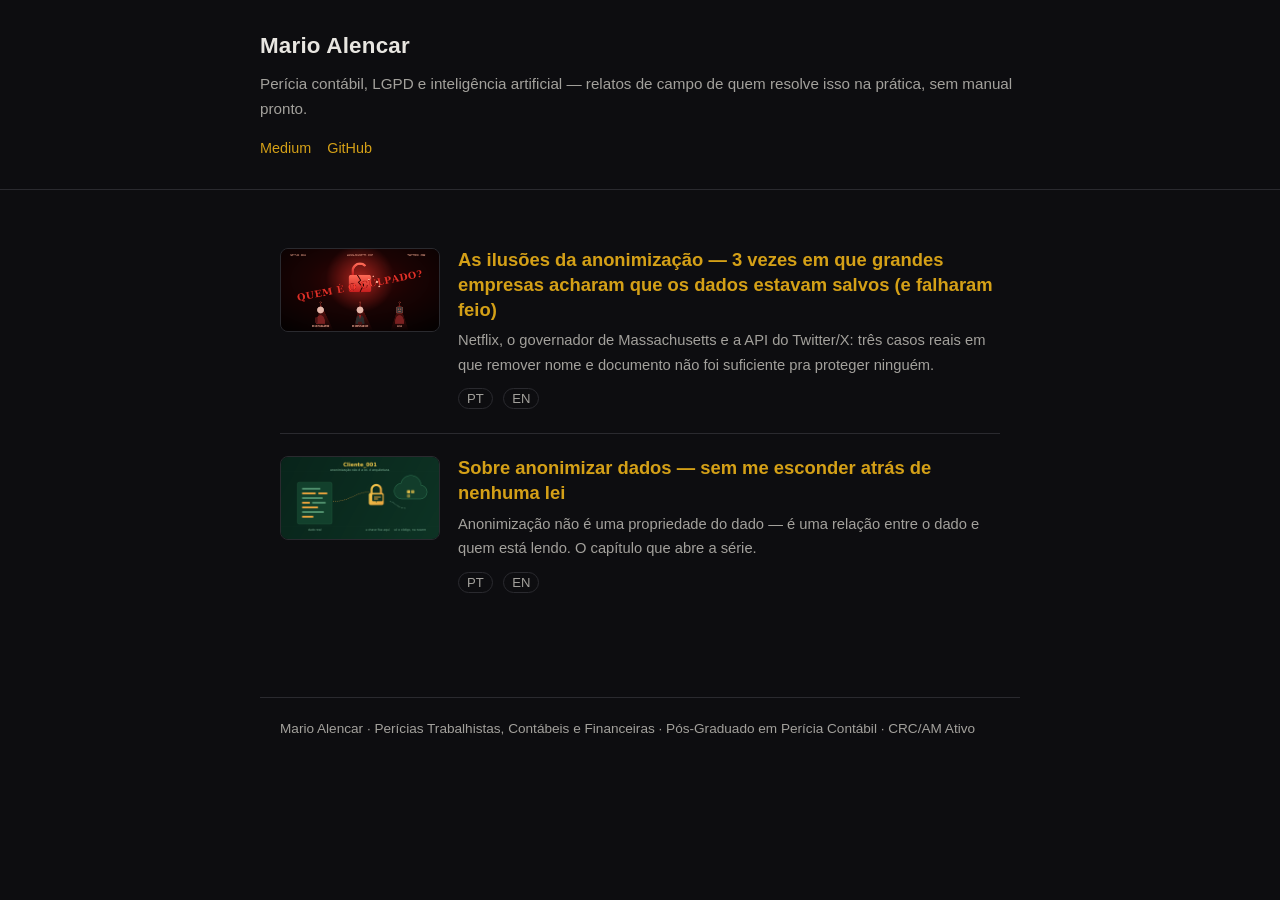
==== index.html @ 83ec1111 "Primeiro post" ====
<!DOCTYPE html>
<html lang="pt-BR">
<head>
<meta charset="UTF-8">
<meta name="viewport" content="width=device-width, initial-scale=1.0">
<title>Mario Alencar — Perícia, LGPD e IA</title>
<meta name="description" content="Relatos de campo sobre perícia contábil, LGPD e inteligência artificial, por Mario Alencar.">
<link rel="stylesheet" href="assets/style.css">
</head>
<body>
<header class="site">
  <div class="wrap">
    <h1>Mario Alencar</h1>
    <p class="tag">Perícia contábil, LGPD e inteligência artificial — relatos de campo de quem resolve isso na prática, sem manual pronto.</p>
    <nav class="site">
      <a href="https://medium.com/@contador-alencar" target="_blank" rel="noopener">Medium</a>
      <a href="https://github.com/firmacon" target="_blank" rel="noopener">GitHub</a>
    </nav>
  </div>
</header>
<main>

  <div class="post-card">
    <img src="assets/capa2_pt.png" alt="Capa: As ilusões da anonimização">
    <div class="meta">
      <h2><a href="posts/ilusoes-anonimizacao-2-pt.html">As ilusões da anonimização — 3 vezes em que grandes empresas acharam que os dados estavam salvos (e falharam feio)</a></h2>
      <p class="excerpt">Netflix, o governador de Massachusetts e a API do Twitter/X: três casos reais em que remover nome e documento não foi suficiente pra proteger ninguém.</p>
      <div class="langs">
        <a href="posts/ilusoes-anonimizacao-2-pt.html">PT</a>
        <a href="posts/illusions-anonymization-2-en.html">EN</a>
      </div>
    </div>
  </div>

  <div class="post-card">
    <img src="assets/capa1.png" alt="Capa: Sobre anonimizar dados">
    <div class="meta">
      <h2><a href="posts/anonimizando-dados-1-pt.html">Sobre anonimizar dados — sem me esconder atrás de nenhuma lei</a></h2>
      <p class="excerpt">Anonimização não é uma propriedade do dado — é uma relação entre o dado e quem está lendo. O capítulo que abre a série.</p>
      <div class="langs">
        <a href="posts/anonimizando-dados-1-pt.html">PT</a>
        <a href="posts/anonymizing-data-1-en.html">EN</a>
      </div>
    </div>
  </div>

</main>
<footer class="site">
  Mario Alencar · Perícias Trabalhistas, Contábeis e Financeiras · Pós-Graduado em Perícia Contábil · CRC/AM Ativo
</footer>
</body>
</html>
---- assets/style.css ----
:root {
  --bg: #0d0d10;
  --bg-card: #17171b;
  --text: #e8e6e1;
  --text-dim: #a3a19c;
  --accent: #d4a017;
  --accent-soft: #8a6d1d;
  --border: #2a2a2f;
  --maxw: 760px;
}

* { box-sizing: border-box; }

body {
  margin: 0;
  background: var(--bg);
  color: var(--text);
  font-family: -apple-system, BlinkMacSystemFont, "Segoe UI", Helvetica, Arial, sans-serif;
  line-height: 1.65;
}

a { color: var(--accent); text-decoration: none; }
a:hover { text-decoration: underline; }

header.site {
  border-bottom: 1px solid var(--border);
  padding: 28px 20px;
}

header.site .wrap {
  max-width: var(--maxw);
  margin: 0 auto;
  display: flex;
  flex-direction: column;
  gap: 6px;
}

header.site h1 {
  margin: 0;
  font-size: 1.4rem;
  letter-spacing: 0.2px;
}

header.site p.tag {
  margin: 0;
  color: var(--text-dim);
  font-size: 0.95rem;
}

nav.site {
  margin-top: 10px;
  display: flex;
  gap: 16px;
  font-size: 0.9rem;
}

main {
  max-width: var(--maxw);
  margin: 0 auto;
  padding: 36px 20px 80px;
}

/* post list (index) */
.post-card {
  display: flex;
  gap: 18px;
  padding: 22px 0;
  border-bottom: 1px solid var(--border);
}

.post-card:last-child { border-bottom: none; }

.post-card img {
  width: 160px;
  height: 84px;
  object-fit: cover;
  border-radius: 8px;
  flex-shrink: 0;
  border: 1px solid var(--border);
}

.post-card .meta {
  flex: 1;
}

.post-card h2 {
  margin: 0 0 6px;
  font-size: 1.15rem;
  line-height: 1.35;
}

.post-card .excerpt {
  color: var(--text-dim);
  font-size: 0.92rem;
  margin: 0 0 8px;
}

.post-card .langs a {
  font-size: 0.82rem;
  border: 1px solid var(--border);
  padding: 2px 8px;
  border-radius: 20px;
  margin-right: 6px;
  color: var(--text-dim);
}

.post-card .langs a:hover {
  border-color: var(--accent);
  color: var(--accent);
  text-decoration: none;
}

.post-card .date {
  color: var(--text-dim);
  font-size: 0.8rem;
}

/* article page */
article.post img.cover {
  width: 100%;
  border-radius: 10px;
  border: 1px solid var(--border);
  margin-bottom: 28px;
}

article.post h1 {
  font-size: 1.9rem;
  line-height: 1.3;
  margin: 0 0 6px;
}

article.post .subtitle {
  color: var(--text-dim);
  font-size: 1.05rem;
  margin: 0 0 22px;
}

article.post .lang-switch {
  margin-bottom: 24px;
  font-size: 0.85rem;
}

article.post .lang-switch a {
  border: 1px solid var(--border);
  padding: 3px 10px;
  border-radius: 20px;
  color: var(--text-dim);
}

article.post .lang-switch a.current {
  color: var(--accent);
  border-color: var(--accent);
}

article.post p { margin: 0 0 20px; }

article.post h2 {
  color: var(--accent);
  font-size: 1.25rem;
  margin: 36px 0 14px;
}

article.post .disclosure {
  margin-top: 44px;
  padding-top: 20px;
  border-top: 1px solid var(--border);
  color: var(--text-dim);
  font-size: 0.88rem;
  font-style: italic;
}

.back-link {
  display: inline-block;
  margin-top: 40px;
  font-size: 0.9rem;
}

footer.site {
  max-width: var(--maxw);
  margin: 0 auto;
  padding: 20px 20px 60px;
  color: var(--text-dim);
  font-size: 0.85rem;
  border-top: 1px solid var(--border);
}
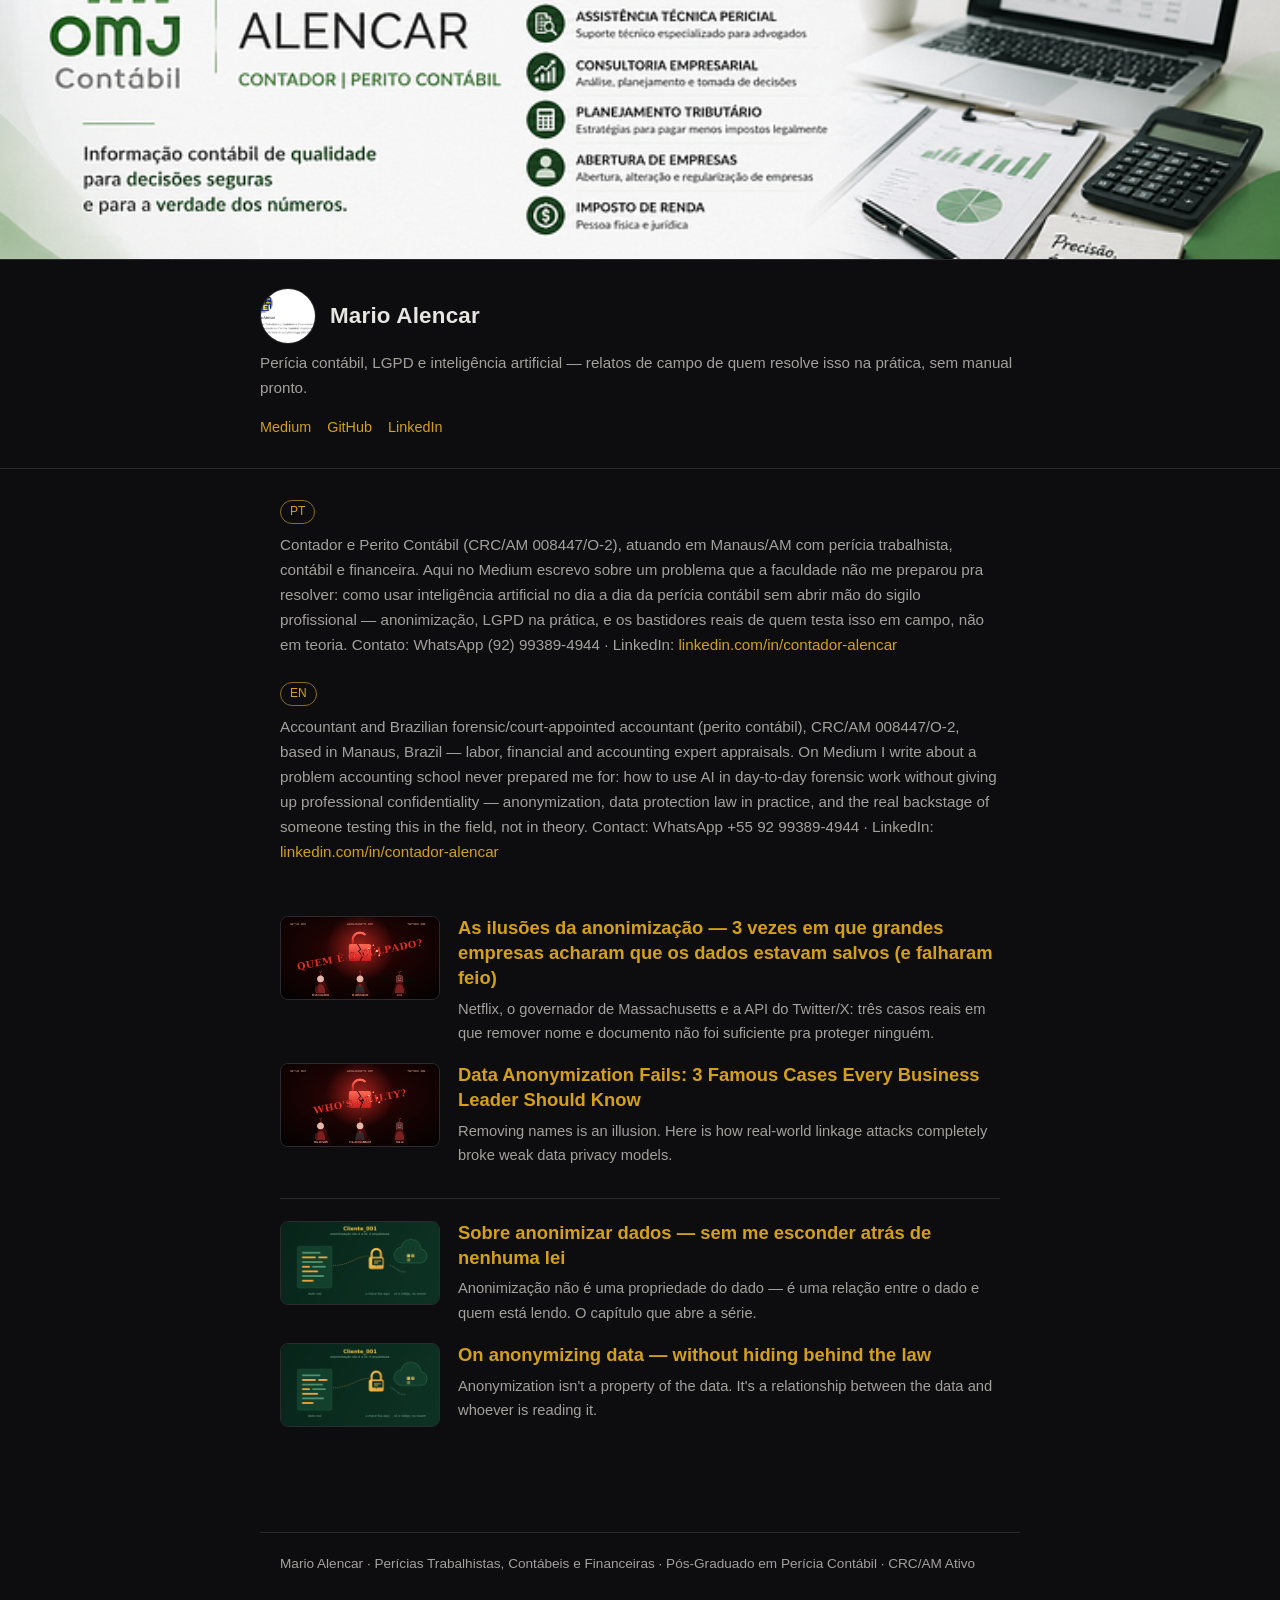
==== commit c3c9c67f: "criada seçao about" ====
--- a/index.html
+++ b/index.html
@@ -8,39 +8,58 @@
 <link rel="stylesheet" href="assets/style.css">
 </head>
 <body>
+<img class="banner-top" src="assets/banner_topo.png" alt="Mario Alencar — OMJ Contábil">
 <header class="site">
   <div class="wrap">
-    <h1>Mario Alencar</h1>
+    <div class="identity">
+      <img class="profile-pic" src="assets/perfil_mario.png" alt="Mario Alencar">
+      <h1>Mario Alencar</h1>
+    </div>
     <p class="tag">Perícia contábil, LGPD e inteligência artificial — relatos de campo de quem resolve isso na prática, sem manual pronto.</p>
     <nav class="site">
       <a href="https://medium.com/@contador-alencar" target="_blank" rel="noopener">Medium</a>
       <a href="https://github.com/firmacon" target="_blank" rel="noopener">GitHub</a>
+      <a href="https://www.linkedin.com/in/contador-alencar/" target="_blank" rel="noopener">LinkedIn</a>
     </nav>
   </div>
 </header>
+<section class="about">
+  <span class="lang-label">PT</span>
+  <p>Contador e Perito Contábil (CRC/AM 008447/O-2), atuando em Manaus/AM com perícia trabalhista, contábil e financeira. Aqui no Medium escrevo sobre um problema que a faculdade não me preparou pra resolver: como usar inteligência artificial no dia a dia da perícia contábil sem abrir mão do sigilo profissional — anonimização, LGPD na prática, e os bastidores reais de quem testa isso em campo, não em teoria. Contato: WhatsApp (92) 99389-4944 · LinkedIn: <a href="https://www.linkedin.com/in/contador-alencar/" target="_blank" rel="noopener">linkedin.com/in/contador-alencar</a></p>
+  <span class="lang-label">EN</span>
+  <p>Accountant and Brazilian forensic/court-appointed accountant (perito contábil), CRC/AM 008447/O-2, based in Manaus, Brazil — labor, financial and accounting expert appraisals. On Medium I write about a problem accounting school never prepared me for: how to use AI in day-to-day forensic work without giving up professional confidentiality — anonymization, data protection law in practice, and the real backstage of someone testing this in the field, not in theory. Contact: WhatsApp +55 92 99389-4944 · LinkedIn: <a href="https://www.linkedin.com/in/contador-alencar/" target="_blank" rel="noopener">linkedin.com/in/contador-alencar</a></p>
+</section>
 <main>
 
-  <div class="post-card">
+  <div class="post-card lang-first">
     <img src="assets/capa2_pt.png" alt="Capa: As ilusões da anonimização">
     <div class="meta">
       <h2><a href="posts/ilusoes-anonimizacao-2-pt.html">As ilusões da anonimização — 3 vezes em que grandes empresas acharam que os dados estavam salvos (e falharam feio)</a></h2>
       <p class="excerpt">Netflix, o governador de Massachusetts e a API do Twitter/X: três casos reais em que remover nome e documento não foi suficiente pra proteger ninguém.</p>
-      <div class="langs">
-        <a href="posts/ilusoes-anonimizacao-2-pt.html">PT</a>
-        <a href="posts/illusions-anonymization-2-en.html">EN</a>
-      </div>
     </div>
   </div>
 
-  <div class="post-card">
+  <div class="post-card lang-second">
+    <img src="assets/capa2_en.png" alt="Cover: Data Anonymization Fails">
+    <div class="meta">
+      <h2><a href="posts/illusions-anonymization-2-en.html">Data Anonymization Fails: 3 Famous Cases Every Business Leader Should Know</a></h2>
+      <p class="excerpt">Removing names is an illusion. Here is how real-world linkage attacks completely broke weak data privacy models.</p>
+    </div>
+  </div>
+
+  <div class="post-card lang-first">
     <img src="assets/capa1.png" alt="Capa: Sobre anonimizar dados">
     <div class="meta">
       <h2><a href="posts/anonimizando-dados-1-pt.html">Sobre anonimizar dados — sem me esconder atrás de nenhuma lei</a></h2>
       <p class="excerpt">Anonimização não é uma propriedade do dado — é uma relação entre o dado e quem está lendo. O capítulo que abre a série.</p>
-      <div class="langs">
-        <a href="posts/anonimizando-dados-1-pt.html">PT</a>
-        <a href="posts/anonymizing-data-1-en.html">EN</a>
-      </div>
+    </div>
+  </div>
+
+  <div class="post-card lang-second">
+    <img src="assets/capa1.png" alt="Cover: On anonymizing data">
+    <div class="meta">
+      <h2><a href="posts/anonymizing-data-1-en.html">On anonymizing data — without hiding behind the law</a></h2>
+      <p class="excerpt">Anonymization isn't a property of the data. It's a relationship between the data and whoever is reading it.</p>
     </div>
   </div>
 
--- a/assets/style.css
+++ b/assets/style.css
@@ -22,6 +22,14 @@
 a { color: var(--accent); text-decoration: none; }
 a:hover { text-decoration: underline; }
 
+.banner-top {
+  width: 100%;
+  display: block;
+  max-height: 260px;
+  object-fit: cover;
+  border-bottom: 1px solid var(--border);
+}
+
 header.site {
   border-bottom: 1px solid var(--border);
   padding: 28px 20px;
@@ -33,6 +41,21 @@
   display: flex;
   flex-direction: column;
   gap: 6px;
+}
+
+header.site .identity {
+  display: flex;
+  align-items: center;
+  gap: 14px;
+}
+
+header.site .identity img.profile-pic {
+  width: 56px;
+  height: 56px;
+  border-radius: 50%;
+  border: 1px solid var(--border);
+  object-fit: cover;
+  flex-shrink: 0;
 }
 
 header.site h1 {
@@ -52,6 +75,33 @@
   display: flex;
   gap: 16px;
   font-size: 0.9rem;
+}
+
+/* about section */
+.about {
+  max-width: var(--maxw);
+  margin: 0 auto;
+  padding: 28px 20px 0;
+}
+
+.about .lang-label {
+  display: inline-block;
+  font-size: 0.75rem;
+  color: var(--accent);
+  border: 1px solid var(--accent-soft);
+  border-radius: 20px;
+  padding: 1px 9px;
+  margin-bottom: 8px;
+}
+
+.about p {
+  color: var(--text-dim);
+  font-size: 0.95rem;
+  margin: 0 0 22px;
+}
+
+.about + main {
+  padding-top: 8px;
 }
 
 main {
@@ -95,24 +145,19 @@
   margin: 0 0 8px;
 }
 
-.post-card .langs a {
-  font-size: 0.82rem;
-  border: 1px solid var(--border);
-  padding: 2px 8px;
-  border-radius: 20px;
-  margin-right: 6px;
-  color: var(--text-dim);
-}
-
-.post-card .langs a:hover {
-  border-color: var(--accent);
-  color: var(--accent);
-  text-decoration: none;
-}
-
 .post-card .date {
   color: var(--text-dim);
   font-size: 0.8rem;
+}
+
+/* PT/EN shown one after another for the same article */
+.post-card.lang-first {
+  border-bottom: none;
+  padding-bottom: 10px;
+}
+
+.post-card.lang-second {
+  padding-top: 0;
 }
 
 /* article page */
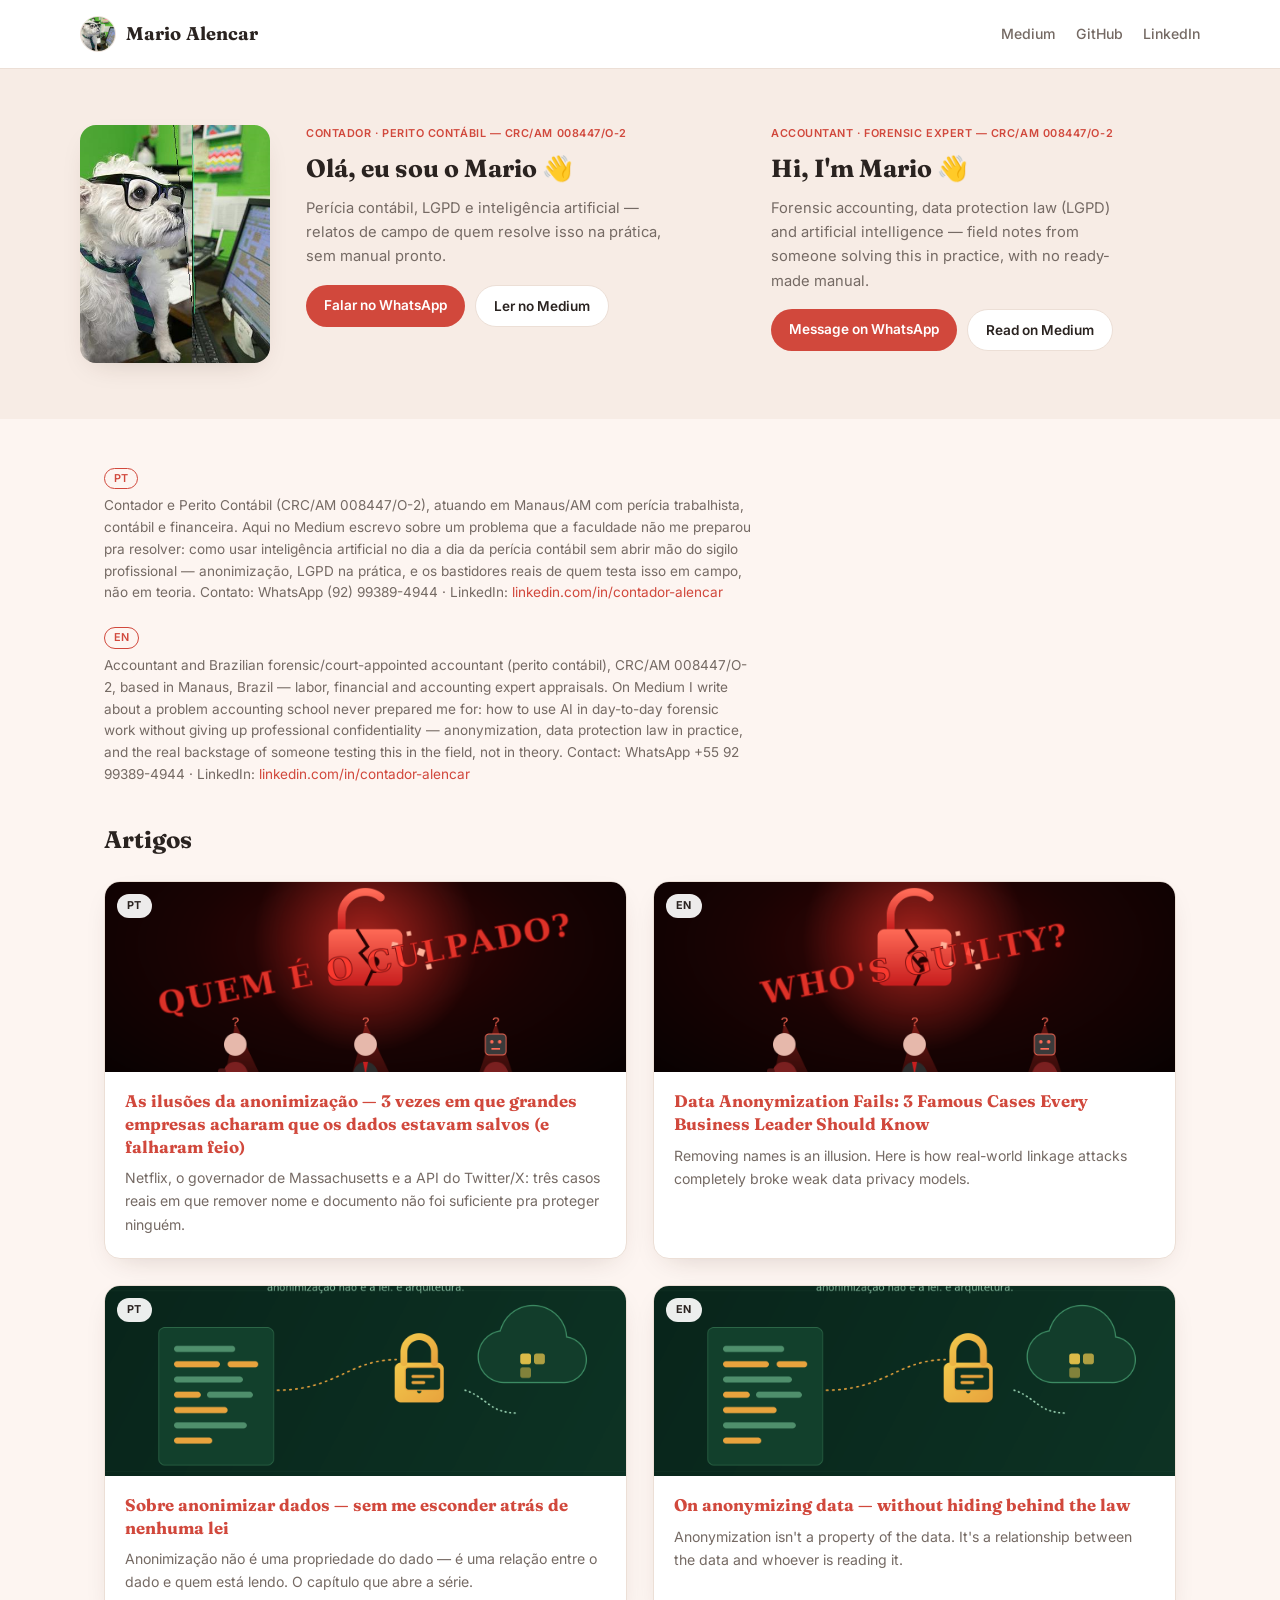
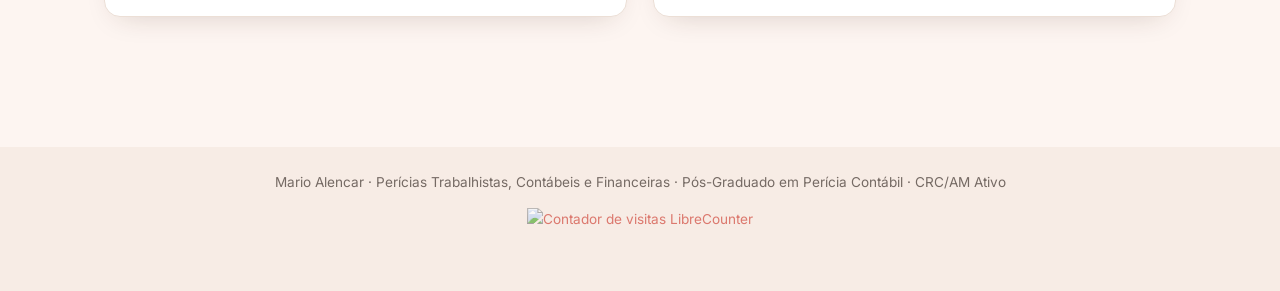
==== commit cce3dd7d: "habilitado giscus" ====
--- a/index.html
+++ b/index.html
@@ -5,17 +5,16 @@
 <meta name="viewport" content="width=device-width, initial-scale=1.0">
 <title>Mario Alencar — Perícia, LGPD e IA</title>
 <meta name="description" content="Relatos de campo sobre perícia contábil, LGPD e inteligência artificial, por Mario Alencar.">
+<link rel="preconnect" href="https://fonts.googleapis.com">
 <link rel="stylesheet" href="assets/style.css">
 </head>
 <body>
-<img class="banner-top" src="assets/banner_topo.png" alt="Mario Alencar — OMJ Contábil">
 <header class="site">
   <div class="wrap">
     <div class="identity">
       <img class="profile-pic" src="assets/perfil_mario.png" alt="Mario Alencar">
-      <h1>Mario Alencar</h1>
+      <h1><a href="index.html">Mario Alencar</a></h1>
     </div>
-    <p class="tag">Perícia contábil, LGPD e inteligência artificial — relatos de campo de quem resolve isso na prática, sem manual pronto.</p>
     <nav class="site">
       <a href="https://medium.com/@contador-alencar" target="_blank" rel="noopener">Medium</a>
       <a href="https://github.com/firmacon" target="_blank" rel="noopener">GitHub</a>
@@ -23,49 +22,89 @@
     </nav>
   </div>
 </header>
+
+<section class="hero">
+  <div class="wrap hero-wrap">
+    <div class="hero-photo">
+      <img src="assets/perfil_mario.png" alt="Mario Alencar">
+    </div>
+    <div class="hero-langs">
+      <div class="hero-text">
+        <span class="eyebrow">Contador · Perito Contábil — CRC/AM 008447/O-2</span>
+        <h2>Olá, eu sou o Mario 👋</h2>
+        <p>Perícia contábil, LGPD e inteligência artificial — relatos de campo de quem resolve isso na prática, sem manual pronto.</p>
+        <div class="hero-cta">
+          <a class="btn btn-primary" href="https://wa.me/5592993894944" target="_blank" rel="noopener">Falar no WhatsApp</a>
+          <a class="btn btn-outline" href="https://medium.com/@contador-alencar" target="_blank" rel="noopener">Ler no Medium</a>
+        </div>
+      </div>
+      <div class="hero-text">
+        <span class="eyebrow">Accountant · Forensic Expert — CRC/AM 008447/O-2</span>
+        <h2>Hi, I'm Mario 👋</h2>
+        <p>Forensic accounting, data protection law (LGPD) and artificial intelligence — field notes from someone solving this in practice, with no ready-made manual.</p>
+        <div class="hero-cta">
+          <a class="btn btn-primary" href="https://wa.me/5592993894944" target="_blank" rel="noopener">Message on WhatsApp</a>
+          <a class="btn btn-outline" href="https://medium.com/@contador-alencar" target="_blank" rel="noopener">Read on Medium</a>
+        </div>
+      </div>
+    </div>
+  </div>
+</section>
+
 <section class="about">
   <span class="lang-label">PT</span>
   <p>Contador e Perito Contábil (CRC/AM 008447/O-2), atuando em Manaus/AM com perícia trabalhista, contábil e financeira. Aqui no Medium escrevo sobre um problema que a faculdade não me preparou pra resolver: como usar inteligência artificial no dia a dia da perícia contábil sem abrir mão do sigilo profissional — anonimização, LGPD na prática, e os bastidores reais de quem testa isso em campo, não em teoria. Contato: WhatsApp (92) 99389-4944 · LinkedIn: <a href="https://www.linkedin.com/in/contador-alencar/" target="_blank" rel="noopener">linkedin.com/in/contador-alencar</a></p>
   <span class="lang-label">EN</span>
   <p>Accountant and Brazilian forensic/court-appointed accountant (perito contábil), CRC/AM 008447/O-2, based in Manaus, Brazil — labor, financial and accounting expert appraisals. On Medium I write about a problem accounting school never prepared me for: how to use AI in day-to-day forensic work without giving up professional confidentiality — anonymization, data protection law in practice, and the real backstage of someone testing this in the field, not in theory. Contact: WhatsApp +55 92 99389-4944 · LinkedIn: <a href="https://www.linkedin.com/in/contador-alencar/" target="_blank" rel="noopener">linkedin.com/in/contador-alencar</a></p>
 </section>
-<main>
 
-  <div class="post-card lang-first">
-    <img src="assets/capa2_pt.png" alt="Capa: As ilusões da anonimização">
-    <div class="meta">
-      <h2><a href="posts/ilusoes-anonimizacao-2-pt.html">As ilusões da anonimização — 3 vezes em que grandes empresas acharam que os dados estavam salvos (e falharam feio)</a></h2>
-      <p class="excerpt">Netflix, o governador de Massachusetts e a API do Twitter/X: três casos reais em que remover nome e documento não foi suficiente pra proteger ninguém.</p>
+<main class="home">
+  <h2 class="section-title">Artigos</h2>
+  <div class="post-grid">
+
+    <div class="post-card lang-first">
+      <span class="lang-badge">PT</span>
+      <img src="assets/capa2_pt.png" alt="Capa: As ilusões da anonimização">
+      <div class="meta">
+        <h2><a href="posts/ilusoes-anonimizacao-2-pt.html">As ilusões da anonimização — 3 vezes em que grandes empresas acharam que os dados estavam salvos (e falharam feio)</a></h2>
+        <p class="excerpt">Netflix, o governador de Massachusetts e a API do Twitter/X: três casos reais em que remover nome e documento não foi suficiente pra proteger ninguém.</p>
+      </div>
     </div>
+
+    <div class="post-card lang-second">
+      <span class="lang-badge">EN</span>
+      <img src="assets/capa2_en.png" alt="Cover: Data Anonymization Fails">
+      <div class="meta">
+        <h2><a href="posts/illusions-anonymization-2-en.html">Data Anonymization Fails: 3 Famous Cases Every Business Leader Should Know</a></h2>
+        <p class="excerpt">Removing names is an illusion. Here is how real-world linkage attacks completely broke weak data privacy models.</p>
+      </div>
+    </div>
+
+    <div class="post-card lang-first">
+      <span class="lang-badge">PT</span>
+      <img src="assets/capa1.png" alt="Capa: Sobre anonimizar dados">
+      <div class="meta">
+        <h2><a href="posts/anonimizando-dados-1-pt.html">Sobre anonimizar dados — sem me esconder atrás de nenhuma lei</a></h2>
+        <p class="excerpt">Anonimização não é uma propriedade do dado — é uma relação entre o dado e quem está lendo. O capítulo que abre a série.</p>
+      </div>
+    </div>
+
+    <div class="post-card lang-second">
+      <span class="lang-badge">EN</span>
+      <img src="assets/capa1.png" alt="Cover: On anonymizing data">
+      <div class="meta">
+        <h2><a href="posts/anonymizing-data-1-en.html">On anonymizing data — without hiding behind the law</a></h2>
+        <p class="excerpt">Anonymization isn't a property of the data. It's a relationship between the data and whoever is reading it.</p>
+      </div>
+    </div>
+
   </div>
-
-  <div class="post-card lang-second">
-    <img src="assets/capa2_en.png" alt="Cover: Data Anonymization Fails">
-    <div class="meta">
-      <h2><a href="posts/illusions-anonymization-2-en.html">Data Anonymization Fails: 3 Famous Cases Every Business Leader Should Know</a></h2>
-      <p class="excerpt">Removing names is an illusion. Here is how real-world linkage attacks completely broke weak data privacy models.</p>
-    </div>
-  </div>
-
-  <div class="post-card lang-first">
-    <img src="assets/capa1.png" alt="Capa: Sobre anonimizar dados">
-    <div class="meta">
-      <h2><a href="posts/anonimizando-dados-1-pt.html">Sobre anonimizar dados — sem me esconder atrás de nenhuma lei</a></h2>
-      <p class="excerpt">Anonimização não é uma propriedade do dado — é uma relação entre o dado e quem está lendo. O capítulo que abre a série.</p>
-    </div>
-  </div>
-
-  <div class="post-card lang-second">
-    <img src="assets/capa1.png" alt="Cover: On anonymizing data">
-    <div class="meta">
-      <h2><a href="posts/anonymizing-data-1-en.html">On anonymizing data — without hiding behind the law</a></h2>
-      <p class="excerpt">Anonymization isn't a property of the data. It's a relationship between the data and whoever is reading it.</p>
-    </div>
-  </div>
-
 </main>
 <footer class="site">
   Mario Alencar · Perícias Trabalhistas, Contábeis e Financeiras · Pós-Graduado em Perícia Contábil · CRC/AM Ativo
+  <div class="visits">
+    <a href="https://librecounter.org/referer/show" target="_blank" rel="noopener"><img src="https://librecounter.org/counter.svg" alt="Contador de visitas LibreCounter" loading="lazy"></a>
+  </div>
 </footer>
 </body>
 </html>
--- a/assets/style.css
+++ b/assets/style.css
@@ -1,12 +1,18 @@
+@import url('https://fonts.googleapis.com/css2?family=Fraunces:opsz,wght@9..144,600;9..144,700&family=Inter:wght@400;500;600;700&display=swap');
+
 :root {
-  --bg: #0d0d10;
-  --bg-card: #17171b;
-  --text: #e8e6e1;
-  --text-dim: #a3a19c;
-  --accent: #d4a017;
-  --accent-soft: #8a6d1d;
-  --border: #2a2a2f;
+  --bg: #fdf5f1;
+  --bg-soft: #f7ece5;
+  --card-bg: #ffffff;
+  --text: #2a2320;
+  --text-dim: #756a64;
+  --accent: #d1483c;
+  --accent-dark: #b23a2f;
+  --border: #ecdfd6;
   --maxw: 760px;
+  --maxw-wide: 1120px;
+  --radius: 16px;
+  --shadow: 0 10px 30px -14px rgba(60, 30, 20, 0.22);
 }
 
 * { box-sizing: border-box; }
@@ -15,43 +21,46 @@
   margin: 0;
   background: var(--bg);
   color: var(--text);
-  font-family: -apple-system, BlinkMacSystemFont, "Segoe UI", Helvetica, Arial, sans-serif;
+  font-family: 'Inter', -apple-system, BlinkMacSystemFont, "Segoe UI", Helvetica, Arial, sans-serif;
   line-height: 1.65;
 }
 
 a { color: var(--accent); text-decoration: none; }
 a:hover { text-decoration: underline; }
 
-.banner-top {
-  width: 100%;
-  display: block;
-  max-height: 260px;
-  object-fit: cover;
+h1, h2, .hero-text h2, .section-title, .post-card h2 {
+  font-family: 'Fraunces', Georgia, serif;
+}
+
+/* navbar */
+header.site {
+  background: var(--card-bg);
   border-bottom: 1px solid var(--border);
-}
-
-header.site {
-  border-bottom: 1px solid var(--border);
-  padding: 28px 20px;
+  padding: 16px 24px;
+  position: sticky;
+  top: 0;
+  z-index: 10;
 }
 
 header.site .wrap {
-  max-width: var(--maxw);
+  max-width: var(--maxw-wide);
   margin: 0 auto;
   display: flex;
-  flex-direction: column;
-  gap: 6px;
+  align-items: center;
+  justify-content: space-between;
+  flex-wrap: wrap;
+  gap: 10px;
 }
 
 header.site .identity {
   display: flex;
   align-items: center;
-  gap: 14px;
+  gap: 10px;
 }
 
 header.site .identity img.profile-pic {
-  width: 56px;
-  height: 56px;
+  width: 36px;
+  height: 36px;
   border-radius: 50%;
   border: 1px solid var(--border);
   object-fit: cover;
@@ -60,48 +69,152 @@
 
 header.site h1 {
   margin: 0;
-  font-size: 1.4rem;
-  letter-spacing: 0.2px;
-}
+  font-size: 1.15rem;
+  font-weight: 700;
+  letter-spacing: 0.1px;
+}
+
+header.site h1 a { color: var(--text); }
+header.site h1 a:hover { color: var(--accent); text-decoration: none; }
 
 header.site p.tag {
-  margin: 0;
-  color: var(--text-dim);
-  font-size: 0.95rem;
+  margin: 6px 0 0;
+  color: var(--text-dim);
+  font-size: 0.88rem;
+  flex-basis: 100%;
 }
 
 nav.site {
-  margin-top: 10px;
-  display: flex;
-  gap: 16px;
-  font-size: 0.9rem;
-}
-
-/* about section */
+  display: flex;
+  gap: 20px;
+  font-size: 0.88rem;
+}
+
+nav.site a { color: var(--text-dim); font-weight: 500; }
+nav.site a:hover { color: var(--accent); }
+
+/* hero */
+.hero {
+  background: var(--bg-soft);
+  padding: 56px 24px;
+}
+
+.hero-wrap {
+  max-width: var(--maxw-wide);
+  margin: 0 auto;
+  display: flex;
+  align-items: flex-start;
+  gap: 36px;
+}
+
+.hero-photo { flex: 0 0 190px; }
+
+.hero-photo img {
+  width: 100%;
+  aspect-ratio: 4 / 5;
+  object-fit: cover;
+  border-radius: var(--radius);
+  box-shadow: var(--shadow);
+  display: block;
+}
+
+.hero-langs {
+  flex: 1;
+  display: flex;
+  gap: 36px;
+  flex-wrap: wrap;
+}
+
+.hero-text { flex: 1; min-width: 240px; }
+
+.hero-text .eyebrow {
+  display: block;
+  color: var(--accent);
+  font-weight: 600;
+  font-size: 0.68rem;
+  text-transform: uppercase;
+  letter-spacing: 0.05em;
+  margin: 0 0 10px;
+}
+
+.hero-text h2 {
+  font-size: 1.55rem;
+  line-height: 1.25;
+  margin: 0 0 12px;
+}
+
+.hero-text p {
+  color: var(--text-dim);
+  font-size: 0.92rem;
+  margin: 0 0 14px;
+  max-width: 40ch;
+}
+
+.hero-cta {
+  display: flex;
+  gap: 10px;
+  margin-top: 16px;
+  flex-wrap: wrap;
+}
+
+.hero-cta .btn {
+  padding: 9px 18px;
+  font-size: 0.85rem;
+}
+
+.btn {
+  display: inline-block;
+  padding: 11px 24px;
+  border-radius: 30px;
+  font-weight: 600;
+  font-size: 0.92rem;
+}
+
+.btn-primary { background: var(--accent); color: #fff; }
+.btn-primary:hover { background: var(--accent-dark); text-decoration: none; }
+
+.btn-outline { border: 1.5px solid var(--border); color: var(--text); background: var(--card-bg); }
+.btn-outline:hover { border-color: var(--accent); color: var(--accent); text-decoration: none; }
+
+/* about (bio PT/EN) */
 .about {
-  max-width: var(--maxw);
+  max-width: var(--maxw-wide);
   margin: 0 auto;
-  padding: 28px 20px 0;
+  padding: 44px 24px 8px;
 }
 
 .about .lang-label {
   display: inline-block;
-  font-size: 0.75rem;
+  font-size: 0.68rem;
+  font-weight: 600;
   color: var(--accent);
-  border: 1px solid var(--accent-soft);
+  border: 1px solid var(--accent);
   border-radius: 20px;
   padding: 1px 9px;
-  margin-bottom: 8px;
+  margin-bottom: 6px;
 }
 
 .about p {
   color: var(--text-dim);
-  font-size: 0.95rem;
-  margin: 0 0 22px;
-}
-
-.about + main {
-  padding-top: 8px;
+  font-size: 0.85rem;
+  line-height: 1.6;
+  margin: 0 0 18px;
+  max-width: 72ch;
+}
+
+main.home { padding-top: 8px; }
+
+@media (max-width: 700px) {
+  .hero-wrap { flex-direction: column; align-items: center; text-align: center; }
+  .hero-photo { flex: 0 0 auto; max-width: 140px; }
+  .hero-langs { flex-direction: column; align-items: center; }
+  .hero-text p { margin-left: auto; margin-right: auto; }
+  .hero-cta { justify-content: center; }
+  header.site .identity img.profile-pic { width: 30px; height: 30px; }
+  header.site h1 { font-size: 1rem; }
+  nav.site { gap: 12px; font-size: 0.82rem; }
+  .about p { font-size: 0.8rem; }
+  .post-card img { height: 170px; }
 }
 
 main {
@@ -110,61 +223,83 @@
   padding: 36px 20px 80px;
 }
 
-/* post list (index) */
+main.home {
+  max-width: var(--maxw-wide);
+  padding: 8px 24px 90px;
+}
+
+.section-title {
+  font-size: 1.5rem;
+  margin: 0 0 22px;
+}
+
+/* post grid (index) */
+.post-grid {
+  display: grid;
+  grid-template-columns: repeat(2, 1fr);
+  gap: 26px;
+}
+
+@media (max-width: 700px) {
+  .post-grid { grid-template-columns: 1fr; }
+}
+
 .post-card {
-  display: flex;
-  gap: 18px;
-  padding: 22px 0;
-  border-bottom: 1px solid var(--border);
-}
-
-.post-card:last-child { border-bottom: none; }
+  position: relative;
+  background: var(--card-bg);
+  border: 1px solid var(--border);
+  border-radius: var(--radius);
+  overflow: hidden;
+  box-shadow: var(--shadow);
+  display: flex;
+  flex-direction: column;
+}
 
 .post-card img {
-  width: 160px;
-  height: 84px;
+  width: 100%;
+  height: 190px;
   object-fit: cover;
-  border-radius: 8px;
+  border-radius: 0;
+  border: none;
   flex-shrink: 0;
-  border: 1px solid var(--border);
+}
+
+.lang-badge {
+  position: absolute;
+  top: 12px;
+  left: 12px;
+  background: rgba(255, 255, 255, 0.92);
+  color: var(--text);
+  font-size: 0.68rem;
+  font-weight: 700;
+  letter-spacing: 0.04em;
+  padding: 3px 10px;
+  border-radius: 20px;
+  z-index: 2;
 }
 
 .post-card .meta {
-  flex: 1;
+  padding: 18px 20px 22px;
 }
 
 .post-card h2 {
-  margin: 0 0 6px;
-  font-size: 1.15rem;
+  margin: 0 0 8px;
+  font-size: 1.05rem;
   line-height: 1.35;
 }
 
 .post-card .excerpt {
   color: var(--text-dim);
-  font-size: 0.92rem;
-  margin: 0 0 8px;
-}
-
-.post-card .date {
-  color: var(--text-dim);
-  font-size: 0.8rem;
-}
-
-/* PT/EN shown one after another for the same article */
-.post-card.lang-first {
-  border-bottom: none;
-  padding-bottom: 10px;
-}
-
-.post-card.lang-second {
-  padding-top: 0;
+  font-size: 0.88rem;
+  margin: 0;
 }
 
 /* article page */
 article.post img.cover {
   width: 100%;
-  border-radius: 10px;
-  border: 1px solid var(--border);
+  border-radius: var(--radius);
+  border: none;
+  box-shadow: var(--shadow);
   margin-bottom: 28px;
 }
 
@@ -200,7 +335,7 @@
 article.post p { margin: 0 0 20px; }
 
 article.post h2 {
-  color: var(--accent);
+  color: var(--accent-dark);
   font-size: 1.25rem;
   margin: 36px 0 14px;
 }
@@ -221,10 +356,30 @@
 }
 
 footer.site {
-  max-width: var(--maxw);
-  margin: 0 auto;
-  padding: 20px 20px 60px;
+  background: var(--bg-soft);
+  margin-top: 40px;
+  padding: 24px 24px 60px;
   color: var(--text-dim);
   font-size: 0.85rem;
+  text-align: center;
+}
+
+footer.site .visits {
+  margin-top: 14px;
+  opacity: 0.7;
+}
+
+footer.site .visits img { height: 20px; vertical-align: middle; }
+
+/* comments (giscus) */
+.comments {
+  margin-top: 48px;
+  padding-top: 28px;
   border-top: 1px solid var(--border);
 }
+
+.comments h2 {
+  color: var(--accent-dark);
+  font-size: 1.15rem;
+  margin: 0 0 18px;
+}
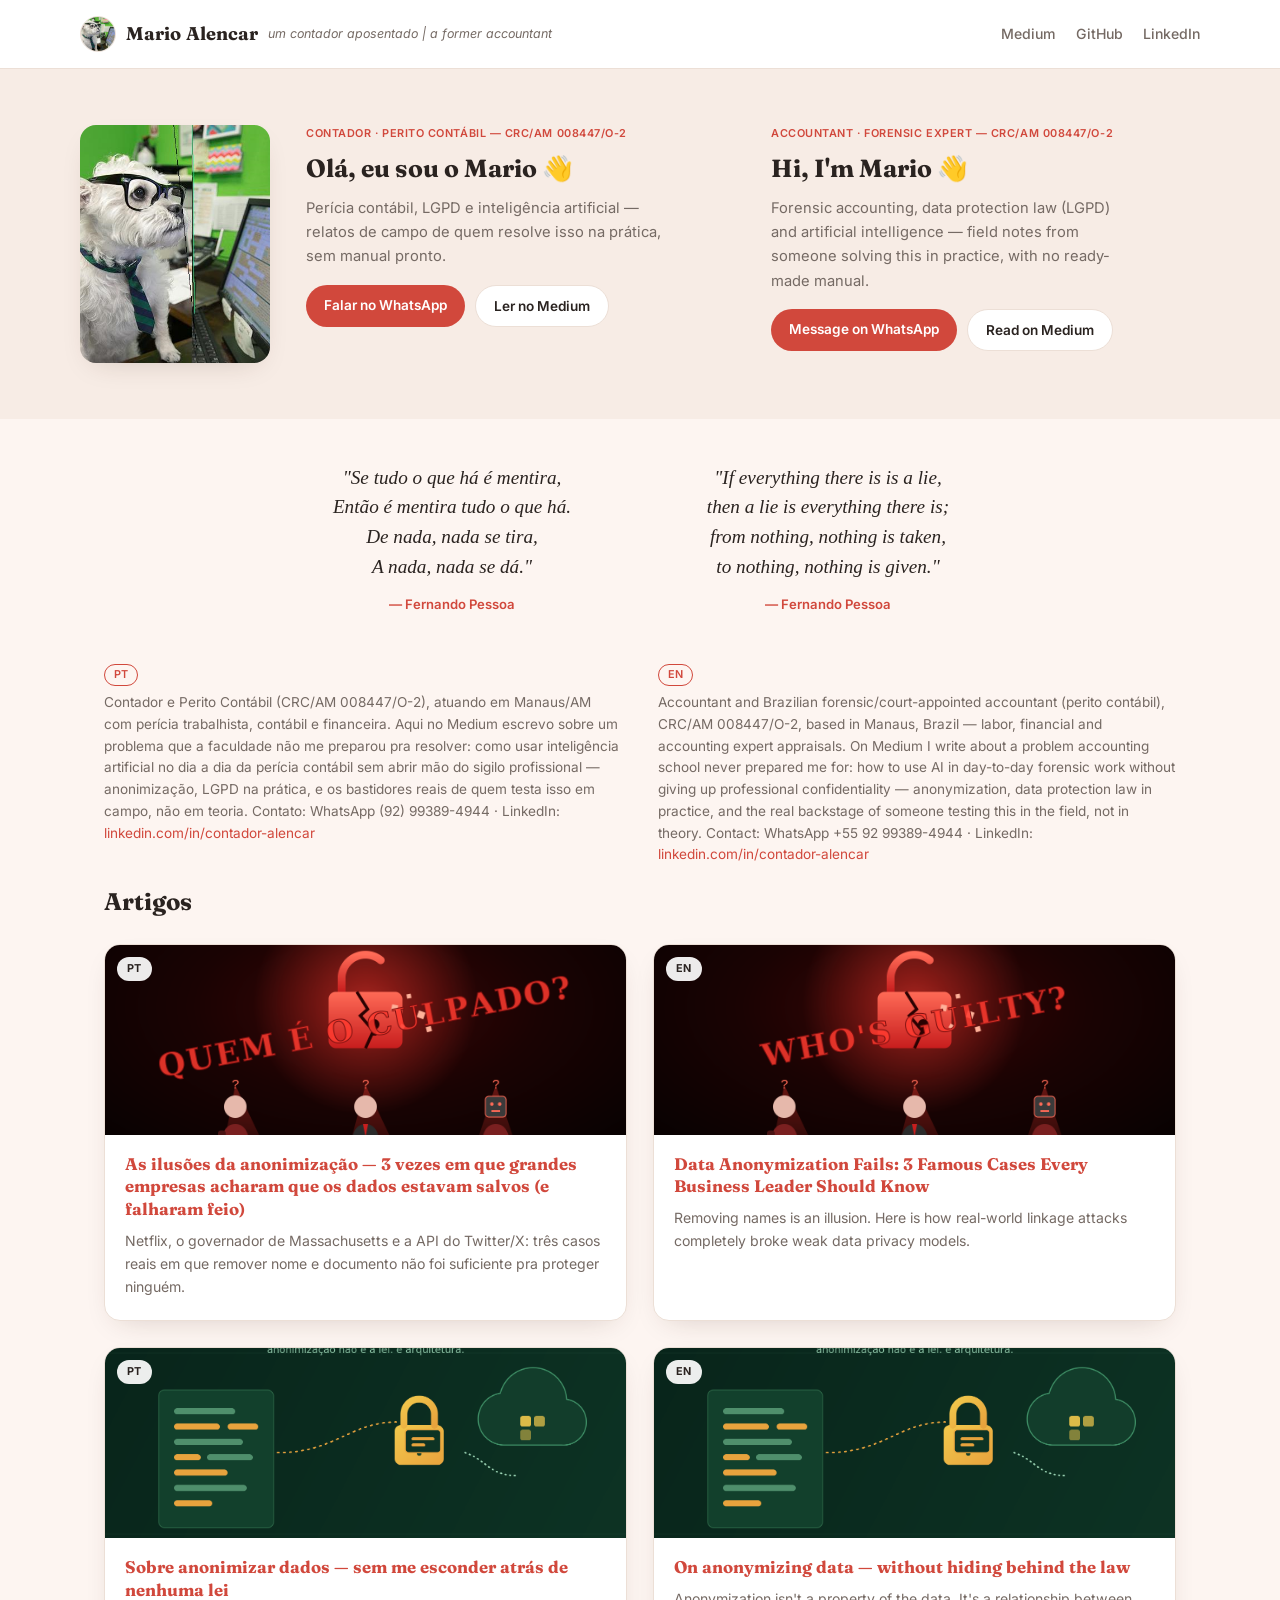
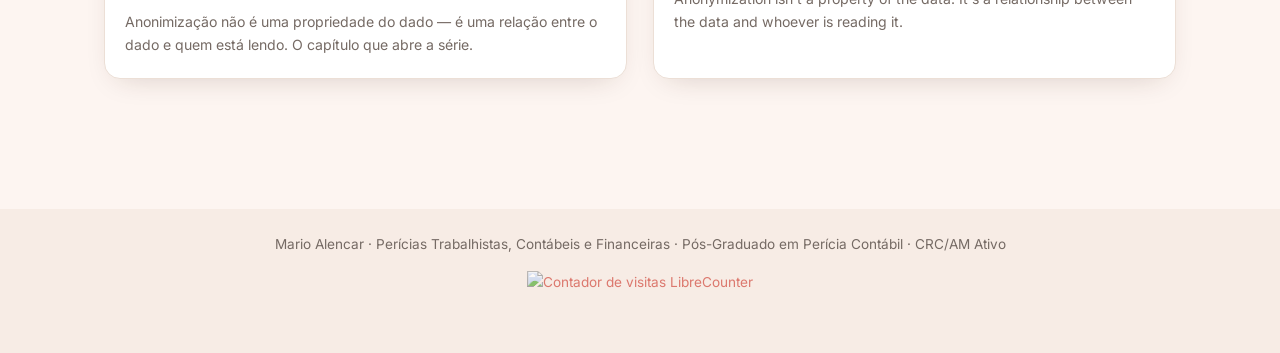
==== commit 4a42cb7a: "fernando pessoa" ====
--- a/index.html
+++ b/index.html
@@ -14,6 +14,7 @@
     <div class="identity">
       <img class="profile-pic" src="assets/perfil_mario.png" alt="Mario Alencar">
       <h1><a href="index.html">Mario Alencar</a></h1>
+      <span class="retired-tag">um contador aposentado | a former accountant</span>
     </div>
     <nav class="site">
       <a href="https://medium.com/@contador-alencar" target="_blank" rel="noopener">Medium</a>
@@ -51,11 +52,36 @@
   </div>
 </section>
 
+<section class="quote">
+  <div class="quote-langs">
+    <blockquote>
+      <p>"Se tudo o que há é mentira,<br>
+      Então é mentira tudo o que há.<br>
+      De nada, nada se tira,<br>
+      A nada, nada se dá."</p>
+      <cite>— Fernando Pessoa</cite>
+    </blockquote>
+    <blockquote>
+      <p>"If everything there is is a lie,<br>
+      then a lie is everything there is;<br>
+      from nothing, nothing is taken,<br>
+      to nothing, nothing is given."</p>
+      <cite>— Fernando Pessoa</cite>
+    </blockquote>
+  </div>
+</section>
+
 <section class="about">
-  <span class="lang-label">PT</span>
-  <p>Contador e Perito Contábil (CRC/AM 008447/O-2), atuando em Manaus/AM com perícia trabalhista, contábil e financeira. Aqui no Medium escrevo sobre um problema que a faculdade não me preparou pra resolver: como usar inteligência artificial no dia a dia da perícia contábil sem abrir mão do sigilo profissional — anonimização, LGPD na prática, e os bastidores reais de quem testa isso em campo, não em teoria. Contato: WhatsApp (92) 99389-4944 · LinkedIn: <a href="https://www.linkedin.com/in/contador-alencar/" target="_blank" rel="noopener">linkedin.com/in/contador-alencar</a></p>
-  <span class="lang-label">EN</span>
-  <p>Accountant and Brazilian forensic/court-appointed accountant (perito contábil), CRC/AM 008447/O-2, based in Manaus, Brazil — labor, financial and accounting expert appraisals. On Medium I write about a problem accounting school never prepared me for: how to use AI in day-to-day forensic work without giving up professional confidentiality — anonymization, data protection law in practice, and the real backstage of someone testing this in the field, not in theory. Contact: WhatsApp +55 92 99389-4944 · LinkedIn: <a href="https://www.linkedin.com/in/contador-alencar/" target="_blank" rel="noopener">linkedin.com/in/contador-alencar</a></p>
+  <div class="about-langs">
+    <div class="about-block">
+      <span class="lang-label">PT</span>
+      <p>Contador e Perito Contábil (CRC/AM 008447/O-2), atuando em Manaus/AM com perícia trabalhista, contábil e financeira. Aqui no Medium escrevo sobre um problema que a faculdade não me preparou pra resolver: como usar inteligência artificial no dia a dia da perícia contábil sem abrir mão do sigilo profissional — anonimização, LGPD na prática, e os bastidores reais de quem testa isso em campo, não em teoria. Contato: WhatsApp (92) 99389-4944 · LinkedIn: <a href="https://www.linkedin.com/in/contador-alencar/" target="_blank" rel="noopener">linkedin.com/in/contador-alencar</a></p>
+    </div>
+    <div class="about-block">
+      <span class="lang-label">EN</span>
+      <p>Accountant and Brazilian forensic/court-appointed accountant (perito contábil), CRC/AM 008447/O-2, based in Manaus, Brazil — labor, financial and accounting expert appraisals. On Medium I write about a problem accounting school never prepared me for: how to use AI in day-to-day forensic work without giving up professional confidentiality — anonymization, data protection law in practice, and the real backstage of someone testing this in the field, not in theory. Contact: WhatsApp +55 92 99389-4944 · LinkedIn: <a href="https://www.linkedin.com/in/contador-alencar/" target="_blank" rel="noopener">linkedin.com/in/contador-alencar</a></p>
+    </div>
+  </div>
 </section>
 
 <main class="home">
--- a/assets/style.css
+++ b/assets/style.css
@@ -77,6 +77,17 @@
 header.site h1 a { color: var(--text); }
 header.site h1 a:hover { color: var(--accent); text-decoration: none; }
 
+.retired-tag {
+  color: var(--text-dim);
+  font-size: 0.78rem;
+  font-style: italic;
+  font-weight: 400;
+}
+
+@media (max-width: 700px) {
+  .retired-tag { display: none; }
+}
+
 header.site p.tag {
   margin: 6px 0 0;
   color: var(--text-dim);
@@ -175,6 +186,49 @@
 
 .btn-outline { border: 1.5px solid var(--border); color: var(--text); background: var(--card-bg); }
 .btn-outline:hover { border-color: var(--accent); color: var(--accent); text-decoration: none; }
+
+/* epigraph quote */
+.quote {
+  max-width: var(--maxw);
+  margin: 0 auto;
+  padding: 44px 24px 0;
+  text-align: center;
+}
+
+.quote-langs {
+  display: flex;
+  gap: 40px;
+  justify-content: center;
+}
+
+.quote blockquote {
+  margin: 0;
+  padding: 0;
+  border: none;
+  flex: 1;
+  min-width: 240px;
+}
+
+@media (max-width: 700px) {
+  .quote-langs { flex-direction: column; gap: 24px; }
+}
+
+.quote p {
+  font-family: 'Fraunces', Georgia, serif;
+  font-style: italic;
+  font-size: 1.2rem;
+  line-height: 1.55;
+  color: var(--text);
+  margin: 0 0 12px;
+}
+
+.quote cite {
+  display: block;
+  font-style: normal;
+  font-size: 0.82rem;
+  color: var(--accent);
+  font-weight: 600;
+}
 
 /* about (bio PT/EN) */
 .about {
@@ -194,12 +248,23 @@
   margin-bottom: 6px;
 }
 
+.about-langs {
+  display: flex;
+  gap: 36px;
+  flex-wrap: wrap;
+}
+
+.about-block { flex: 1; min-width: 280px; }
+
 .about p {
   color: var(--text-dim);
   font-size: 0.85rem;
   line-height: 1.6;
-  margin: 0 0 18px;
-  max-width: 72ch;
+  margin: 0;
+}
+
+@media (max-width: 700px) {
+  .about-langs { flex-direction: column; }
 }
 
 main.home { padding-top: 8px; }
@@ -383,3 +448,45 @@
   font-size: 1.15rem;
   margin: 0 0 18px;
 }
+
+.comments .hint {
+  color: var(--text-dim);
+  font-size: 0.85rem;
+  margin: 0 0 20px;
+}
+
+.comment-form {
+  display: flex;
+  flex-direction: column;
+  gap: 14px;
+  max-width: 480px;
+}
+
+.comment-form label {
+  display: flex;
+  flex-direction: column;
+  gap: 6px;
+  font-size: 0.85rem;
+  color: var(--text);
+  font-weight: 600;
+}
+
+.comment-form input,
+.comment-form textarea {
+  font-family: inherit;
+  font-size: 0.92rem;
+  padding: 10px 12px;
+  border: 1px solid var(--border);
+  border-radius: 10px;
+  background: var(--card-bg);
+  color: var(--text);
+}
+
+.comment-form textarea { resize: vertical; min-height: 110px; }
+
+.comment-form button {
+  align-self: flex-start;
+  border: none;
+  cursor: pointer;
+  font-family: inherit;
+}
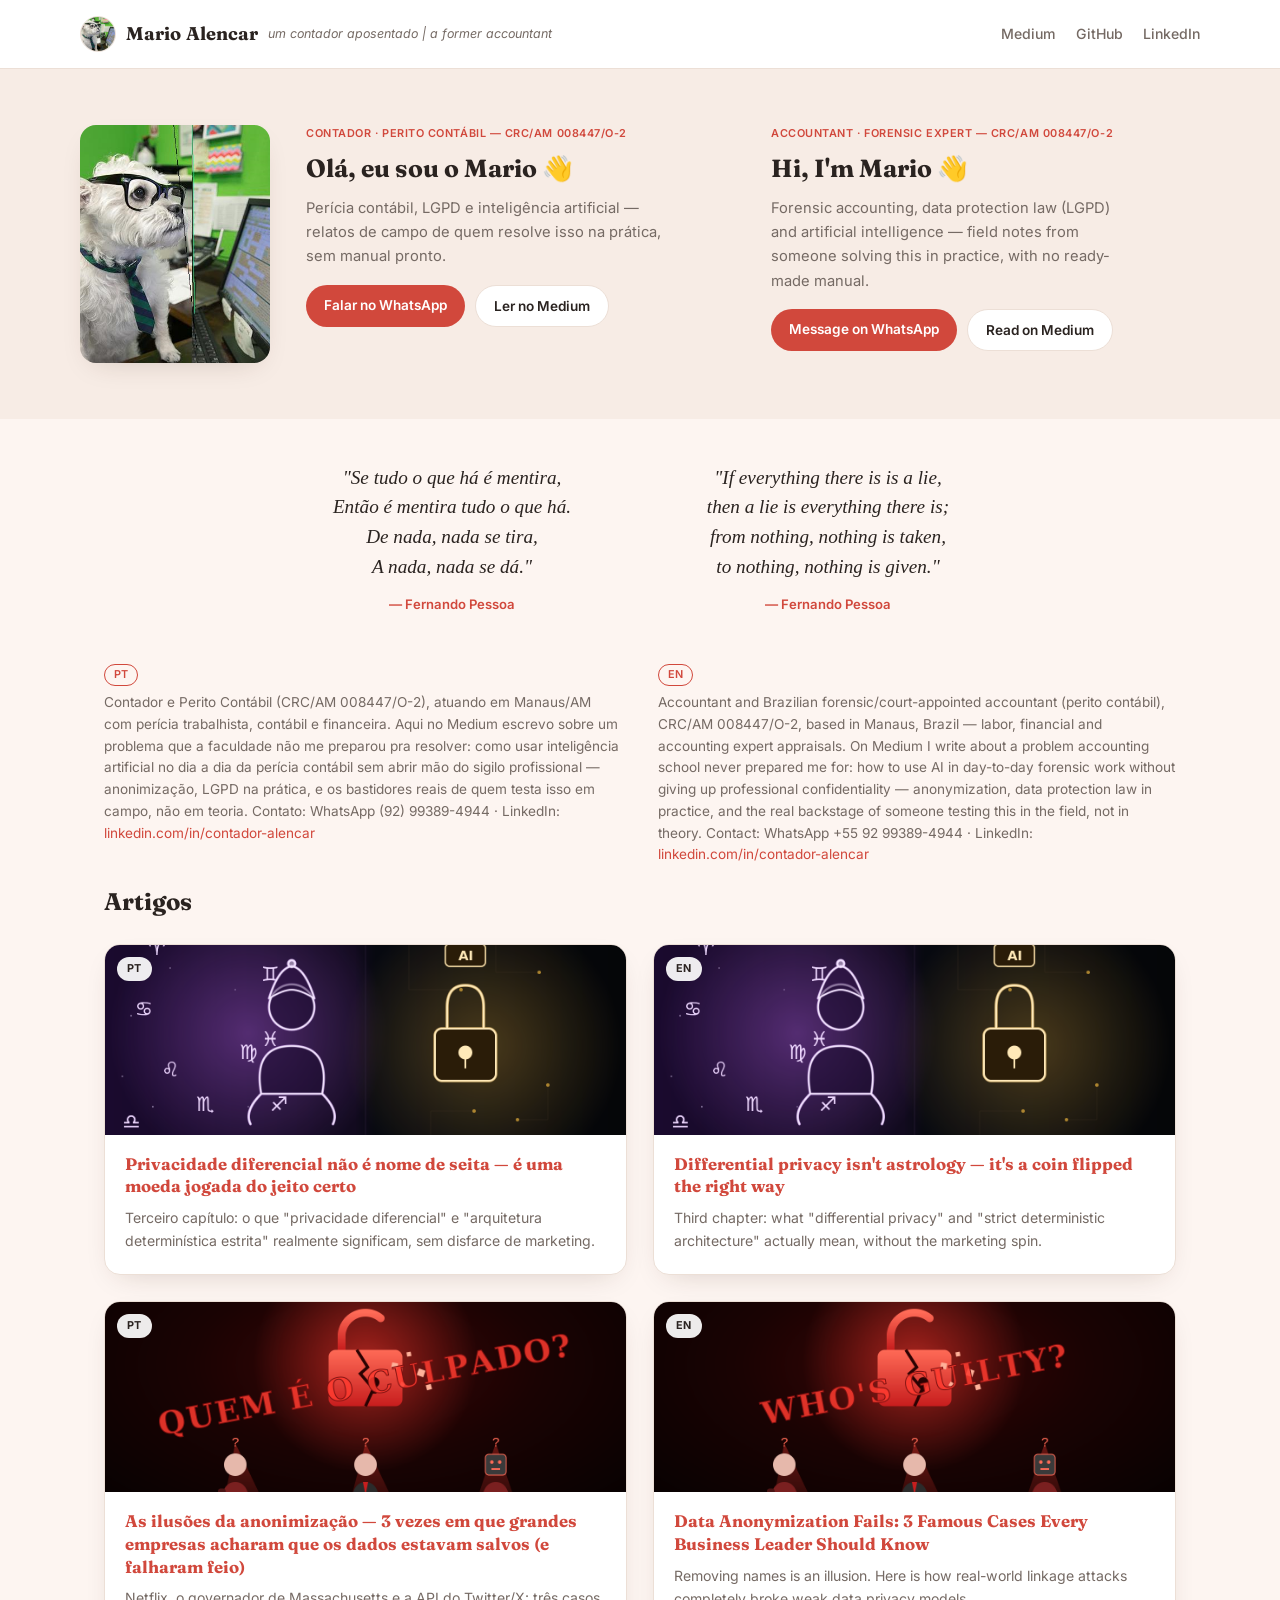
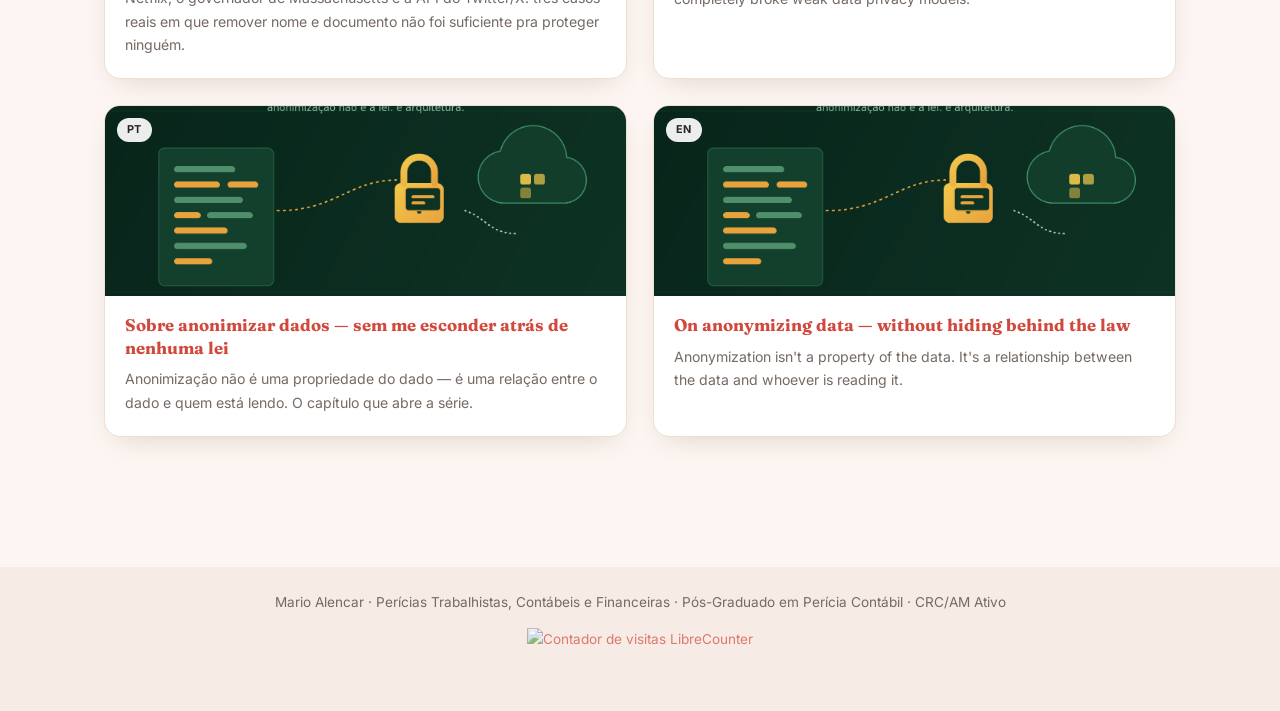
==== commit fc080c39: "capa" ====
--- a/index.html
+++ b/index.html
@@ -90,6 +90,24 @@
 
     <div class="post-card lang-first">
       <span class="lang-badge">PT</span>
+      <img src="assets/capa3_pt.png" alt="Capa: Privacidade diferencial não é nome de seita">
+      <div class="meta">
+        <h2><a href="posts/privacidade-diferencial-3-pt.html">Privacidade diferencial não é nome de seita — é uma moeda jogada do jeito certo</a></h2>
+        <p class="excerpt">Terceiro capítulo: o que "privacidade diferencial" e "arquitetura determinística estrita" realmente significam, sem disfarce de marketing.</p>
+      </div>
+    </div>
+
+    <div class="post-card lang-second">
+      <span class="lang-badge">EN</span>
+      <img src="assets/capa3_en.png" alt="Cover: Differential privacy isn't astrology">
+      <div class="meta">
+        <h2><a href="posts/differential-privacy-3-en.html">Differential privacy isn't astrology — it's a coin flipped the right way</a></h2>
+        <p class="excerpt">Third chapter: what "differential privacy" and "strict deterministic architecture" actually mean, without the marketing spin.</p>
+      </div>
+    </div>
+
+    <div class="post-card lang-first">
+      <span class="lang-badge">PT</span>
       <img src="assets/capa2_pt.png" alt="Capa: As ilusões da anonimização">
       <div class="meta">
         <h2><a href="posts/ilusoes-anonimizacao-2-pt.html">As ilusões da anonimização — 3 vezes em que grandes empresas acharam que os dados estavam salvos (e falharam feio)</a></h2>
